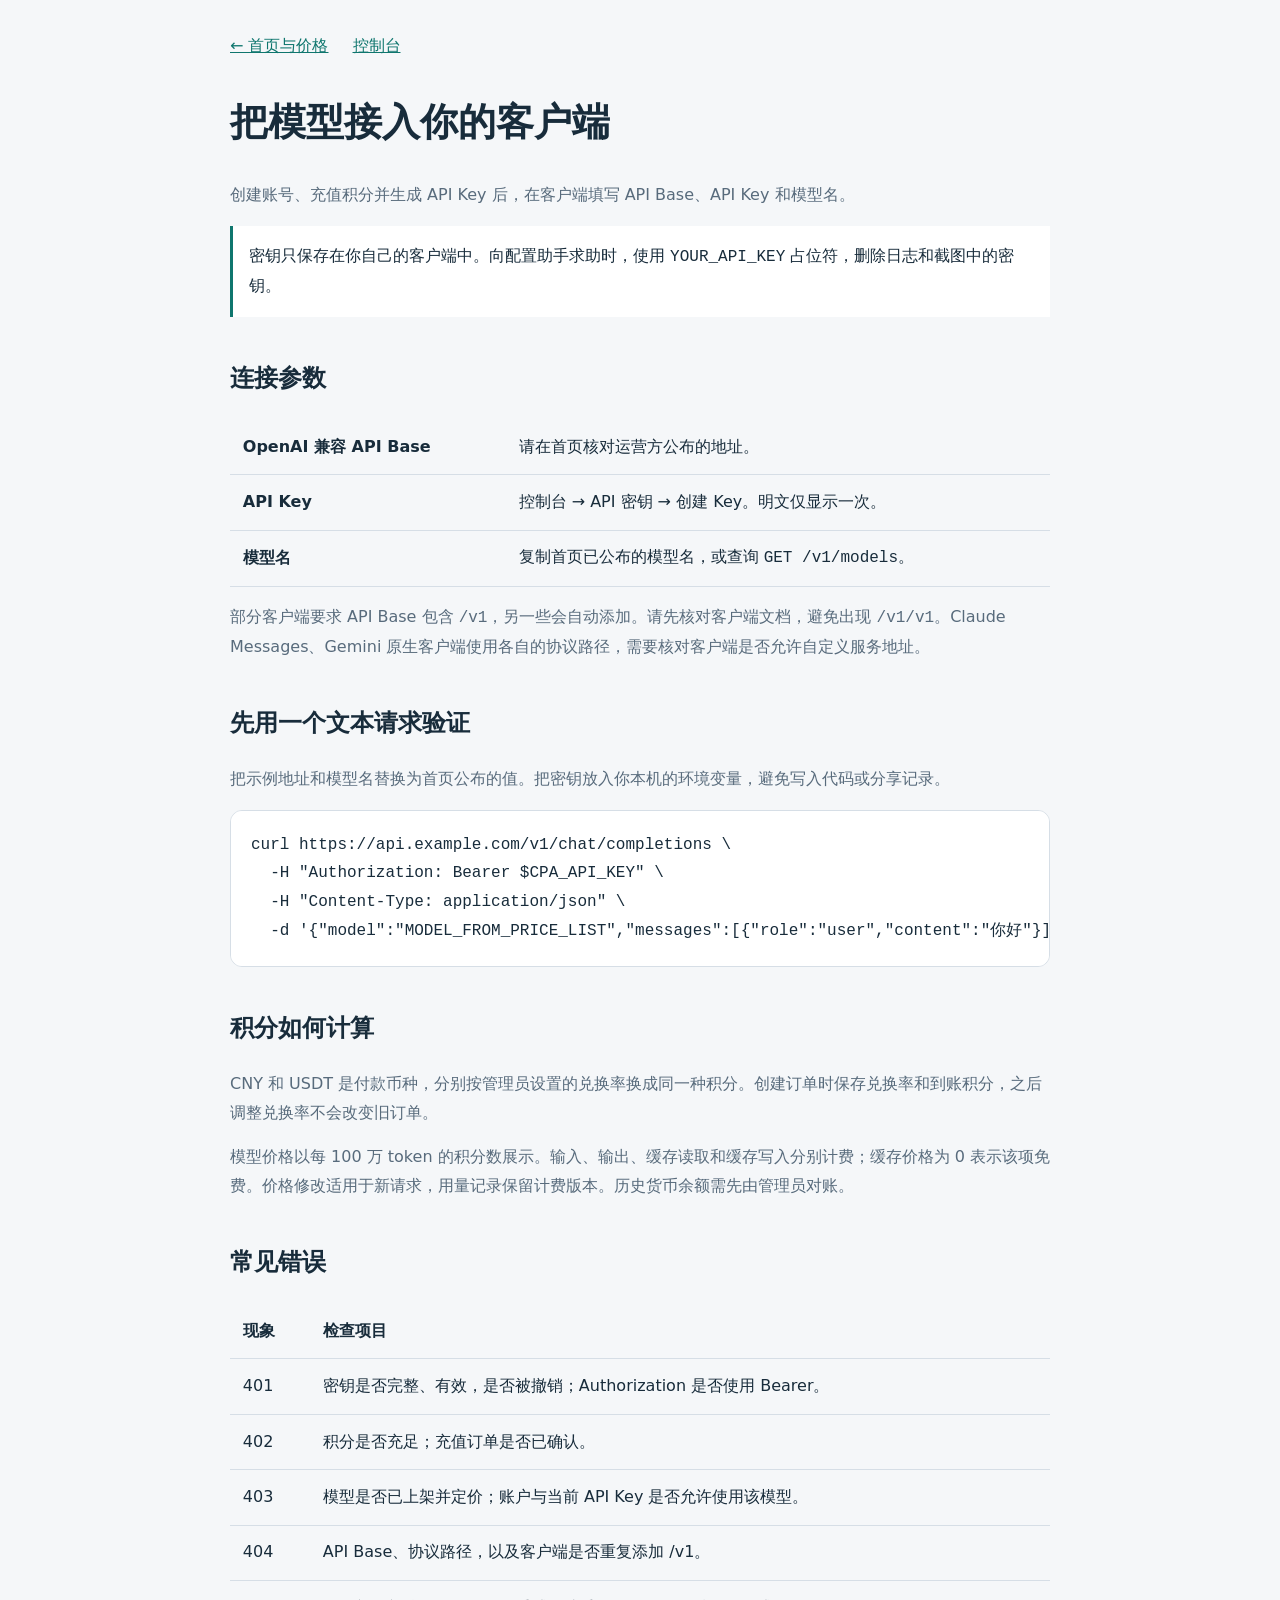
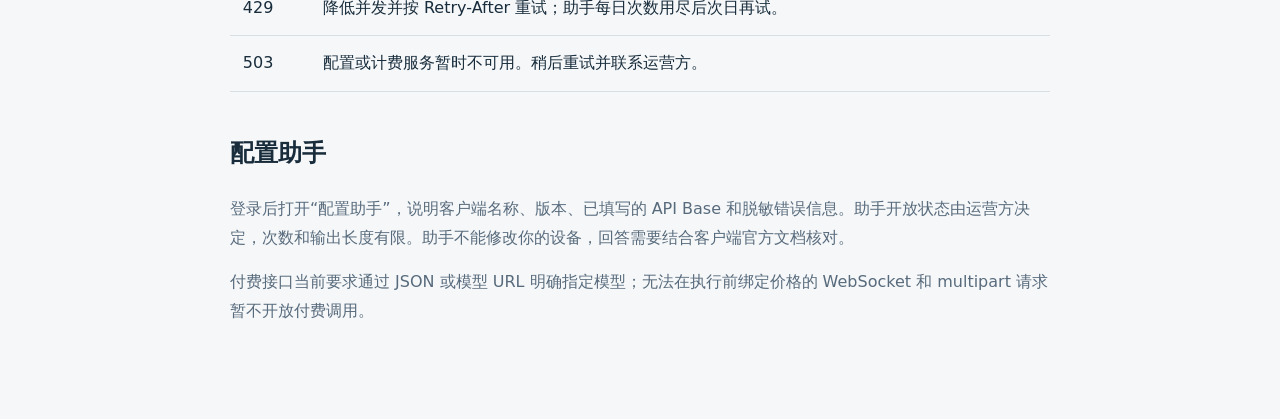
==== internal/api/modules/portal/static/docs.html @ 4c2a6d80 "feat(billing): release points portal and regression fixes on v8.0.41" ====
<!doctype html>
<html lang="zh-CN">
<head><meta charset="utf-8"><meta name="viewport" content="width=device-width,initial-scale=1"><title>接入文档 · TrueCore AI</title><style>
*{box-sizing:border-box}body{margin:0;background:#f5f7f9;color:#182c3b;font:16px/1.8 system-ui,sans-serif}main{max-width:860px;margin:0 auto;padding:2rem 1.25rem 5rem}a{color:#0f766e}h1{font-size:2.4rem}h2{margin-top:2.5rem}p,li{color:#586b7c}pre{padding:1.25rem;background:#fff;border:1px solid #d6dee6;border-radius:12px;overflow:auto}code{font-family:ui-monospace,monospace}nav{display:flex;gap:1.5rem}aside{padding:1rem;border-left:3px solid #0f766e;background:#fff}table{border-collapse:collapse;width:100%}td,th{text-align:left;padding:.8rem;border-bottom:1px solid #d6dee6}#api-base{overflow-wrap:anywhere}
</style></head>
<body><main><nav><a href="./">← 首页与价格</a><a href="./#keys">控制台</a></nav><h1>把模型接入你的客户端</h1><p>创建账号、充值积分并生成 API Key 后，在客户端填写 API Base、API Key 和模型名。</p>
<aside>密钥只保存在你自己的客户端中。向配置助手求助时，使用 <code>YOUR_API_KEY</code> 占位符，删除日志和截图中的密钥。</aside>
<h2>连接参数</h2><table><tbody><tr><th>OpenAI 兼容 API Base</th><td id="api-base">请在首页核对运营方公布的地址。</td></tr><tr><th>API Key</th><td>控制台 → API 密钥 → 创建 Key。明文仅显示一次。</td></tr><tr><th>模型名</th><td>复制首页已公布的模型名，或查询 <code>GET /v1/models</code>。</td></tr></tbody></table><p>部分客户端要求 API Base 包含 <code>/v1</code>，另一些会自动添加。请先核对客户端文档，避免出现 <code>/v1/v1</code>。Claude Messages、Gemini 原生客户端使用各自的协议路径，需要核对客户端是否允许自定义服务地址。</p>
<h2>先用一个文本请求验证</h2><p>把示例地址和模型名替换为首页公布的值。把密钥放入你本机的环境变量，避免写入代码或分享记录。</p>
<pre><code>curl https://api.example.com/v1/chat/completions \
  -H "Authorization: Bearer $CPA_API_KEY" \
  -H "Content-Type: application/json" \
  -d '{"model":"MODEL_FROM_PRICE_LIST","messages":[{"role":"user","content":"你好"}],"max_tokens":64}'</code></pre>
<h2>积分如何计算</h2><p>CNY 和 USDT 是付款币种，分别按管理员设置的兑换率换成同一种积分。创建订单时保存兑换率和到账积分，之后调整兑换率不会改变旧订单。</p><p>模型价格以每 100 万 token 的积分数展示。输入、输出、缓存读取和缓存写入分别计费；缓存价格为 0 表示该项免费。价格修改适用于新请求，用量记录保留计费版本。历史货币余额需先由管理员对账。</p>
<h2>常见错误</h2><table><thead><tr><th>现象</th><th>检查项目</th></tr></thead><tbody><tr><td>401</td><td>密钥是否完整、有效，是否被撤销；Authorization 是否使用 Bearer。</td></tr><tr><td>402</td><td>积分是否充足；充值订单是否已确认。</td></tr><tr><td>403</td><td>模型是否已上架并定价；账户与当前 API Key 是否允许使用该模型。</td></tr><tr><td>404</td><td>API Base、协议路径，以及客户端是否重复添加 /v1。</td></tr><tr><td>429</td><td>降低并发并按 Retry-After 重试；助手每日次数用尽后次日再试。</td></tr><tr><td>503</td><td>配置或计费服务暂时不可用。稍后重试并联系运营方。</td></tr></tbody></table>
<h2>配置助手</h2><p>登录后打开“配置助手”，说明客户端名称、版本、已填写的 API Base 和脱敏错误信息。助手开放状态由运营方决定，次数和输出长度有限。助手不能修改你的设备，回答需要结合客户端官方文档核对。</p><p>付费接口当前要求通过 JSON 或模型 URL 明确指定模型；无法在执行前绑定价格的 WebSocket 和 multipart 请求暂不开放付费调用。</p>
</main><script src="docs.js"></script></body></html>
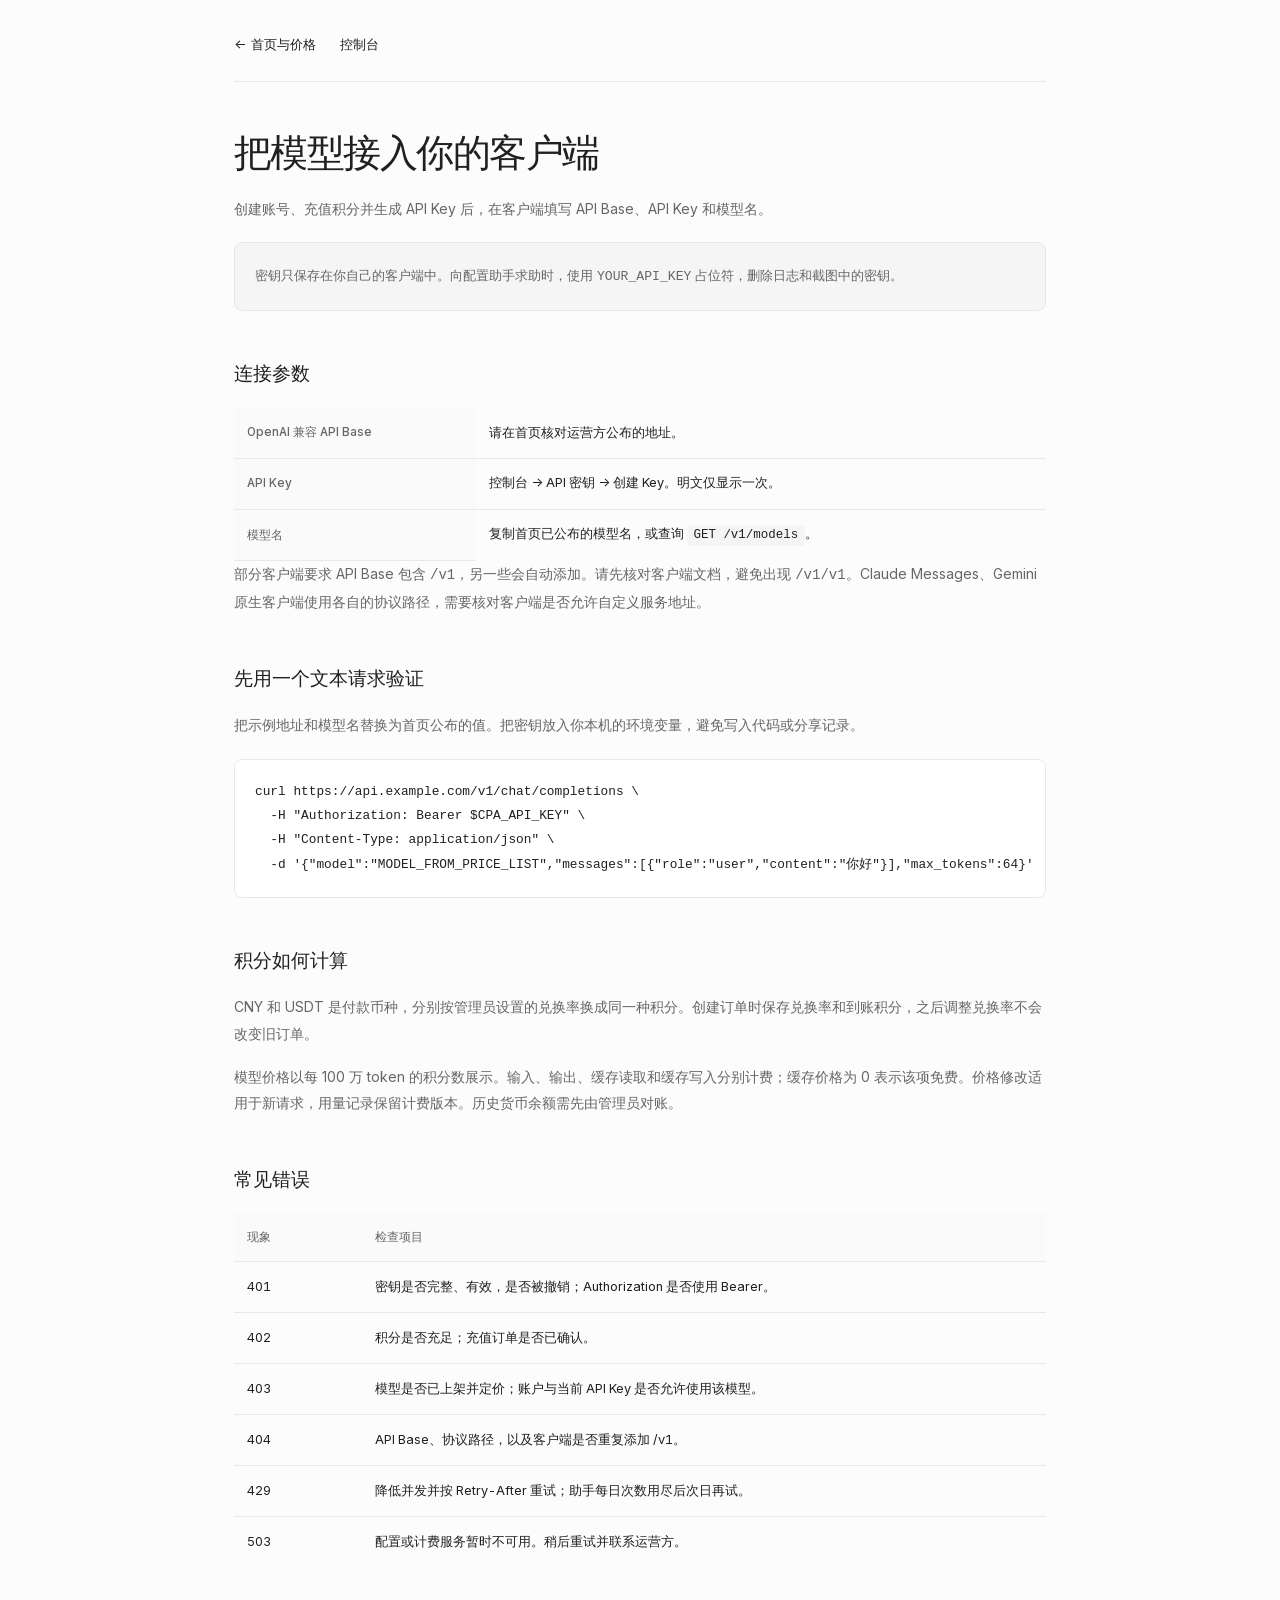
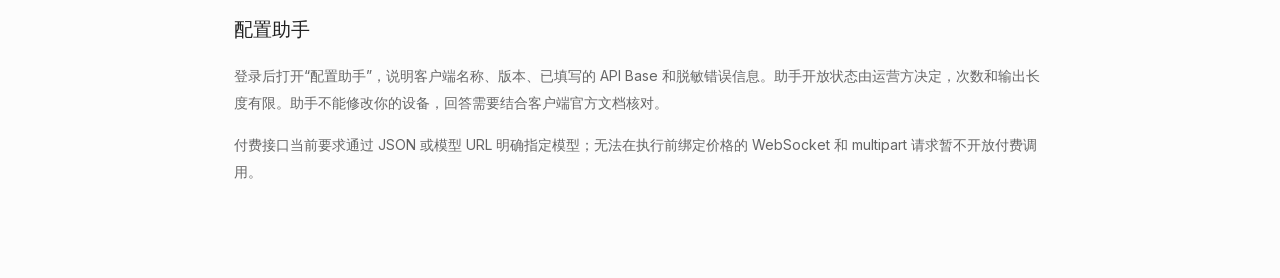
==== commit 37a1e874: "style(portal): adopt a minimal neutral dashboard with bundled Inter" ====
--- a/internal/api/modules/portal/static/docs.html
+++ b/internal/api/modules/portal/static/docs.html
@@ -1,9 +1,7 @@
 <!doctype html>
 <html lang="zh-CN">
-<head><meta charset="utf-8"><meta name="viewport" content="width=device-width,initial-scale=1"><title>接入文档 · TrueCore AI</title><style>
-*{box-sizing:border-box}body{margin:0;background:#f5f7f9;color:#182c3b;font:16px/1.8 system-ui,sans-serif}main{max-width:860px;margin:0 auto;padding:2rem 1.25rem 5rem}a{color:#0f766e}h1{font-size:2.4rem}h2{margin-top:2.5rem}p,li{color:#586b7c}pre{padding:1.25rem;background:#fff;border:1px solid #d6dee6;border-radius:12px;overflow:auto}code{font-family:ui-monospace,monospace}nav{display:flex;gap:1.5rem}aside{padding:1rem;border-left:3px solid #0f766e;background:#fff}table{border-collapse:collapse;width:100%}td,th{text-align:left;padding:.8rem;border-bottom:1px solid #d6dee6}#api-base{overflow-wrap:anywhere}
-</style></head>
-<body><main><nav><a href="./">← 首页与价格</a><a href="./#keys">控制台</a></nav><h1>把模型接入你的客户端</h1><p>创建账号、充值积分并生成 API Key 后，在客户端填写 API Base、API Key 和模型名。</p>
+<head><meta charset="utf-8"><meta name="viewport" content="width=device-width,initial-scale=1"><title>接入文档 · TrueCore AI</title><link rel="stylesheet" href="portal.css"></head>
+<body class="docs-page"><main><nav><a id="docs-home" href="./">← 首页与价格</a><a id="docs-console" href="./#keys">控制台</a></nav><h1>把模型接入你的客户端</h1><p>创建账号、充值积分并生成 API Key 后，在客户端填写 API Base、API Key 和模型名。</p>
 <aside>密钥只保存在你自己的客户端中。向配置助手求助时，使用 <code>YOUR_API_KEY</code> 占位符，删除日志和截图中的密钥。</aside>
 <h2>连接参数</h2><table><tbody><tr><th>OpenAI 兼容 API Base</th><td id="api-base">请在首页核对运营方公布的地址。</td></tr><tr><th>API Key</th><td>控制台 → API 密钥 → 创建 Key。明文仅显示一次。</td></tr><tr><th>模型名</th><td>复制首页已公布的模型名，或查询 <code>GET /v1/models</code>。</td></tr></tbody></table><p>部分客户端要求 API Base 包含 <code>/v1</code>，另一些会自动添加。请先核对客户端文档，避免出现 <code>/v1/v1</code>。Claude Messages、Gemini 原生客户端使用各自的协议路径，需要核对客户端是否允许自定义服务地址。</p>
 <h2>先用一个文本请求验证</h2><p>把示例地址和模型名替换为首页公布的值。把密钥放入你本机的环境变量，避免写入代码或分享记录。</p>
--- a/internal/api/modules/portal/static/portal.css
+++ b/internal/api/modules/portal/static/portal.css
@@ -0,0 +1,364 @@
+/* Inter 4.1, Copyright Rasmus Andersson. See Inter-LICENSE.txt (SIL OFL 1.1). */
+@font-face {
+  font-family: Inter;
+  font-style: normal;
+  font-weight: 100 900;
+  font-display: swap;
+  src: url("InterVariable.woff2") format("woff2");
+}
+
+:root {
+  color-scheme: light;
+  --bg: #fcfcfc;
+  --bg-2: #fafafa;
+  --surface: #fff;
+  --surface-2: #f5f5f5;
+  --border: #e8e8e8;
+  --border-2: #d6d6d6;
+  --text: #202020;
+  --muted: #666;
+  --faint: #737373;
+  --accent: #262626;
+  --accent-2: #171717;
+  --accent-soft: #f0f0f0;
+  --success: #416b50;
+  --danger: #a13d3d;
+  --warn: #856331;
+  --info: #49647b;
+  --radius: 10px;
+  --radius-sm: 8px;
+  --shadow: 0 1px 2px rgb(0 0 0 / 3%), 0 3px 8px rgb(0 0 0 / 2%);
+}
+* { margin: 0; padding: 0; box-sizing: border-box; }
+html, body { min-height: 100%; }
+body {
+  font-family: Inter, -apple-system, BlinkMacSystemFont, "Segoe UI", "PingFang SC", "Noto Sans CJK SC", "Microsoft YaHei", sans-serif;
+  font-size: 14px;
+  line-height: 1.5;
+  font-optical-sizing: auto;
+  background: var(--bg);
+  color: var(--text);
+  -webkit-font-smoothing: antialiased;
+}
+a { color: var(--text); text-decoration: none; }
+button, input, select, textarea { font: inherit; }
+button, a, input, select, textarea { touch-action: manipulation; }
+button { cursor: pointer; }
+button:disabled { cursor: not-allowed; opacity: .55; }
+button:focus-visible, a:focus-visible, input:focus-visible, select:focus-visible, textarea:focus-visible {
+  outline: 2px solid #737373;
+  outline-offset: 3px;
+}
+.muted { color: var(--muted); }
+.mono, code, pre { font-family: ui-monospace, SFMono-Regular, Menlo, Consolas, monospace; }
+.ic { width: 18px; height: 18px; flex-shrink: 0; fill: none; stroke: currentColor; stroke-width: 1.6; stroke-linecap: round; stroke-linejoin: round; }
+::-webkit-scrollbar { width: 8px; height: 8px; }
+::-webkit-scrollbar-thumb { background: #d6d6d6; border: 2px solid transparent; border-radius: 8px; background-clip: padding-box; }
+
+/* Controls */
+.btn { display: inline-flex; align-items: center; justify-content: center; gap: .5rem; min-height: 38px; padding: .55rem .9rem; border: 1px solid var(--border-2); border-radius: var(--radius-sm); background: var(--surface); color: var(--text); font-size: .82rem; font-weight: 500; white-space: nowrap; box-shadow: 0 1px 2px rgb(0 0 0 / 3%); transition: background .15s, border-color .15s; }
+.btn:hover { background: var(--surface-2); border-color: #bdbdbd; }
+.btn-primary { background: var(--accent-2); border-color: var(--accent-2); color: #fff; }
+.btn-primary:hover { background: #333; border-color: #333; }
+.btn-danger { color: var(--danger); border-color: #e8d9d9; }
+.btn-danger:hover { background: #faf3f3; border-color: #cba7a7; }
+.btn-success { color: var(--success); border-color: #d7e2d9; }
+.btn-success:hover { background: #f1f6f2; border-color: #abc2b0; }
+.btn-sm { min-height: 30px; padding: .32rem .65rem; font-size: .75rem; }
+.btn-block { width: 100%; }
+.btn-ghost { background: transparent; box-shadow: none; border-color: var(--border); }
+.icon-btn { display: inline-flex; align-items: center; justify-content: center; width: 32px; height: 32px; flex-shrink: 0; background: transparent; border: 0; border-radius: var(--radius-sm); color: var(--muted); font-size: 1.3rem; }
+.icon-btn:hover { background: var(--surface-2); color: var(--text); }
+.form-group { margin-bottom: 1.25rem; min-width: 0; }
+.form-group label, .field-label { display: block; margin-bottom: .5rem; font-size: .8rem; font-weight: 500; color: var(--text); }
+input, select, textarea { width: 100%; min-width: 0; padding: .65rem .8rem; border: 1px solid var(--border-2); border-radius: var(--radius-sm); background: var(--surface); color: var(--text); transition: border-color .15s; }
+input::placeholder, textarea::placeholder { color: var(--faint); }
+input:hover, select:hover, textarea:hover { border-color: #bdbdbd; }
+input:focus, select:focus, textarea:focus { border-color: #888; }
+input[type="checkbox"] { width: 16px; height: 16px; flex-shrink: 0; accent-color: var(--accent); }
+textarea { min-height: 120px; resize: vertical; line-height: 1.7; }
+.pw-wrap { position: relative; }
+.pw-wrap input { padding-right: 3.7rem; }
+.pw-toggle { position: absolute; right: .45rem; top: 50%; transform: translateY(-50%); border: 0; background: transparent; border-radius: var(--radius-sm); color: var(--muted); font-size: .75rem; padding: .4rem; }
+.pw-toggle:hover { color: var(--text); background: var(--surface-2); }
+.inline-form { display: flex; gap: .75rem; flex-wrap: wrap; align-items: flex-end; }
+.inline-form .form-group { margin: 0; }
+.switch-row { display: flex; align-items: center; justify-content: space-between; gap: 1rem; padding: .85rem 1rem; background: var(--bg-2); border: 1px solid var(--border); border-radius: var(--radius-sm); margin-bottom: 1rem; cursor: pointer; }
+.switch-row span { font-size: .85rem; font-weight: 500; }
+.msg { padding: .8rem 1rem; border: 1px solid var(--border); border-radius: var(--radius-sm); margin-bottom: 1rem; font-size: .82rem; line-height: 1.7; overflow-wrap: anywhere; }
+.msg-error { background: #faf3f3; border-color: #ecdcdc; color: var(--danger); }
+.msg-ok { background: #f1f6f2; border-color: #dce7df; color: var(--success); }
+.hint { font-size: .77rem; line-height: 1.7; color: var(--faint); margin-top: .5rem; }
+
+/* Authentication */
+.auth-wrap { display: flex; justify-content: center; align-items: center; min-height: 100vh; padding: 2rem 1.25rem; }
+.auth-box { width: 100%; max-width: 420px; padding: 2rem; background: var(--surface); border: 1px solid var(--border); border-radius: var(--radius); box-shadow: var(--shadow); }
+#auth-home { margin-bottom: 1.75rem; }
+.auth-brand { display: flex; justify-content: center; margin-bottom: 1rem; }
+.logo { display: flex; align-items: center; justify-content: center; width: 32px; height: 32px; flex-shrink: 0; border-radius: var(--radius-sm); background: var(--accent-2); color: #fff; font-size: .75rem; font-weight: 650; letter-spacing: -.04em; }
+.auth-brand .logo { width: 38px; height: 38px; font-size: .85rem; }
+.auth-box h2 { text-align: center; font-size: 1.4rem; font-weight: 600; letter-spacing: -.035em; }
+.auth-sub { text-align: center; color: var(--muted); font-size: .82rem; margin: .5rem 0 1.75rem; }
+.seg { display: flex; background: var(--surface-2); border: 1px solid var(--border); border-radius: var(--radius-sm); padding: 3px; margin-bottom: 1.5rem; }
+.seg .tab { flex: 1; padding: .5rem; border: 1px solid transparent; background: transparent; font-size: .82rem; color: var(--muted); border-radius: 6px; font-weight: 500; }
+.seg .tab.active { background: var(--surface); border-color: var(--border); color: var(--text); box-shadow: 0 1px 2px rgb(0 0 0 / 4%); }
+.auth-alt { margin-top: 1.25rem; text-align: center; font-size: .82rem; }
+.auth-alt button { background: none; border: 0; color: var(--text); font-size: inherit; font-weight: 500; }
+
+/* Workspace shell */
+.app { display: flex; min-height: 100vh; }
+.sidebar { width: 232px; height: 100vh; height: 100dvh; flex-shrink: 0; display: flex; flex-direction: column; position: sticky; top: 0; padding: 1.5rem .9rem 1rem; border-right: 1px solid var(--border); background: var(--bg-2); overflow-y: auto; }
+.brand { display: flex; align-items: center; gap: .7rem; padding: .3rem .65rem 2.1rem; }
+.brand .name { font-size: .95rem; font-weight: 600; letter-spacing: -.025em; }
+.brand small { display: block; margin-top: .15rem; font-size: .7rem; font-weight: 400; color: var(--muted); letter-spacing: 0; }
+.sidebar nav { display: flex; flex-direction: column; gap: .25rem; }
+.nav-label { padding: .5rem .75rem; margin-bottom: .25rem; font-size: .69rem; color: var(--faint); }
+.sidebar nav a { display: flex; align-items: center; gap: .7rem; min-height: 40px; padding: .65rem .75rem; border-radius: var(--radius-sm); color: var(--muted); font-size: .82rem; font-weight: 450; transition: background .15s, color .15s; }
+.sidebar nav a:hover { background: var(--surface-2); color: var(--text); }
+.sidebar nav a.active { background: #eaeaea; color: #171717; font-weight: 550; }
+.side-foot { margin-top: auto; border-top: 1px solid var(--border); padding-top: 1rem; }
+.side-user { display: flex; align-items: center; gap: .65rem; padding: .35rem .4rem .75rem; font-size: .77rem; }
+.avatar { display: flex; align-items: center; justify-content: center; width: 30px; height: 30px; flex-shrink: 0; border: 1px solid var(--border); border-radius: var(--radius-sm); background: var(--surface); font-size: .75rem; font-weight: 550; }
+.side-user .em { overflow: hidden; text-overflow: ellipsis; white-space: nowrap; }
+.logout { display: flex; align-items: center; gap: .7rem; width: 100%; padding: .6rem .65rem; border: 0; border-radius: var(--radius-sm); background: none; color: var(--muted); font-size: .78rem; text-align: left; }
+.logout:hover { background: var(--surface-2); color: var(--text); }
+.main { flex: 1; width: 100%; min-width: 0; max-width: 1424px; margin: 0 auto; padding: 0 3rem 3rem; }
+.workspace-bar { display: flex; justify-content: space-between; align-items: center; gap: 1rem; min-height: 76px; border-bottom: 1px solid var(--border); margin-bottom: 2.5rem; color: var(--muted); font-size: .75rem; }
+.workspace-bar a { display: inline-flex; align-items: center; gap: .4rem; color: var(--muted); }
+.workspace-bar a:hover { color: var(--text); }
+.workspace-bar .ic { width: 14px; height: 14px; }
+.page-head { display: flex; justify-content: space-between; align-items: center; gap: 1rem; margin-bottom: 2rem; }
+.page-head h2 { font-size: 1.65rem; font-weight: 600; letter-spacing: -.04em; line-height: 1.3; }
+.page-head p { margin-top: .65rem; color: var(--muted); font-size: .84rem; line-height: 1.7; }
+.page-head > p { max-width: 55%; margin-left: auto; font-size: .8rem; }
+
+/* Cards and tables */
+.stats { display: grid; grid-template-columns: 1.6fr 1fr 1fr; gap: 1.25rem; margin-bottom: 1.5rem; }
+.card, .stat-card { min-width: 0; background: var(--surface); border: 1px solid var(--border); border-radius: var(--radius); box-shadow: var(--shadow); }
+.stat-card { padding: 1.6rem; }
+.stat-card .label { margin-bottom: .7rem; color: var(--muted); font-size: .77rem; font-weight: 450; }
+.stat-card .value { margin: .5rem 0 .65rem; font-size: 1.9rem; font-weight: 550; letter-spacing: -.04em; line-height: 1.5; font-variant-numeric: tabular-nums; overflow-wrap: anywhere; }
+.stat-card .value.sm { font-size: 1.05rem; font-weight: 500; letter-spacing: -.01em; }
+.stat-note { color: var(--muted); font-size: .74rem; line-height: 1.7; }
+.balance-card .value { font-size: 2.1rem; }
+.balance-card .value small { margin-left: .5rem; font-size: .75rem; font-weight: 400; letter-spacing: 0; color: var(--muted); }
+.balance-card a:hover, .stat-note:hover { text-decoration: underline; text-underline-offset: 3px; }
+.card { padding: 1.6rem; margin-bottom: 1.5rem; }
+.card h3 { display: flex; align-items: center; gap: .5rem; margin-bottom: 1.25rem; font-size: .9rem; font-weight: 550; }
+.card-heading { display: flex; justify-content: space-between; align-items: center; flex-wrap: wrap; gap: .75rem; margin-bottom: 1.4rem; }
+.card-heading h3 { margin: 0; }
+.card-heading > a, .card-heading > span { font-size: .75rem; }
+.card-heading > a { color: var(--muted); }
+.table-wrap { overflow-x: auto; border: 1px solid var(--border); border-radius: var(--radius-sm); }
+table { width: 100%; border-collapse: collapse; font-size: .8rem; }
+th, td { padding: .9rem 1rem; text-align: left; border-bottom: 1px solid var(--border); white-space: nowrap; }
+th { background: var(--bg-2); color: var(--muted); font-size: .74rem; font-weight: 500; }
+td { font-variant-numeric: tabular-nums; }
+tbody tr:last-child td { border-bottom: 0; }
+tbody tr:hover { background: #fcfcfc; }
+td code { padding: .2rem .4rem; background: var(--surface-2); border-radius: 4px; font-size: .78rem; }
+.empty { padding: 2.5rem 1rem; color: var(--faint); text-align: center; white-space: normal; line-height: 1.8; }
+.badge { display: inline-block; padding: 2px 7px; border: 1px solid var(--border); border-radius: 5px; font-size: .7rem; font-weight: 500; line-height: 1.5; }
+.badge-green { background: #f1f6f2; color: var(--success); border-color: #dce7df; }
+.badge-red { background: #faf3f3; color: var(--danger); border-color: #ecdcdc; }
+.badge-yellow { background: #f8f5ee; color: var(--warn); border-color: #e9e2d5; }
+.badge-blue { background: #f2f5f8; color: var(--info); border-color: #dfe5eb; }
+.badge-gray, .badge-violet { background: var(--surface-2); color: var(--muted); border-color: var(--border); }
+.chips { display: flex; flex-wrap: wrap; gap: .5rem; }
+.chip { display: inline-flex; align-items: center; gap: .4rem; padding: .4rem .7rem; border: 1px solid var(--border); border-radius: var(--radius-sm); background: var(--bg-2); font-size: .8rem; }
+.chip.all { background: var(--accent-soft); color: var(--text); }
+.chip .dot { width: 5px; height: 5px; flex-shrink: 0; border-radius: 50%; background: var(--muted); }
+.quickstart { display: grid; grid-template-columns: repeat(3, minmax(0, 1fr)); gap: 1rem; }
+.quickstart a { display: block; padding: 1.25rem; border: 1px solid var(--border); border-radius: var(--radius-sm); transition: background .15s; }
+.quickstart a:hover { background: var(--bg-2); }
+.step-no { display: block; margin-bottom: .85rem; font-size: .7rem; color: var(--faint); font-variant-numeric: tabular-nums; }
+.quickstart strong { font-size: .82rem; font-weight: 550; }
+.quickstart p { margin-top: .5rem; font-size: .77rem; line-height: 1.8; color: var(--muted); }
+
+/* Model selection and examples */
+.key-policy-form { display: grid; grid-template-columns: 1fr 1fr auto; gap: 1rem; align-items: end; }
+.key-policy-form .form-group { margin: 0; }
+.key-policy-form .btn { min-height: 42px; }
+.key-policy-note { margin: .85rem 0; color: var(--muted); font-size: .76rem; line-height: 1.8; }
+.key-policy-picker { margin-top: .8rem; max-height: 340px; overflow: auto; border: 1px solid var(--border); border-radius: var(--radius-sm); }
+.key-choice { display: flex; align-items: center; gap: .65rem; font-size: .8rem; overflow-wrap: anywhere; cursor: pointer; }
+.key-choice .badge { display: block; width: fit-content; margin-top: .4rem; }
+.key-models-cell { max-width: 240px; white-space: normal; overflow-wrap: anywhere; line-height: 1.7; }
+.model-toolbar { display: flex; align-items: center; justify-content: space-between; gap: 1rem; flex-wrap: wrap; margin-top: 1.75rem; }
+.model-groups { display: flex; flex-wrap: wrap; gap: .4rem; }
+.model-group, .example-tab { padding: .5rem .75rem; border: 1px solid var(--border); border-radius: var(--radius-sm); background: var(--surface); color: var(--muted); font-size: .76rem; font-weight: 450; }
+.model-group:hover, .example-tab:hover { background: var(--bg-2); color: var(--text); }
+.model-group.active, .example-tab.active { border-color: var(--border-2); background: var(--surface-2); color: var(--text); font-weight: 550; }
+.model-group span { margin-left: .5rem; color: var(--muted); font-size: .7rem; font-variant-numeric: tabular-nums; }
+.model-search { max-width: 260px; font-size: .8rem; }
+.model-prices { min-width: 660px; }
+.model-prices th { position: sticky; top: 0; z-index: 1; }
+.model-prices td:first-child { min-width: 220px; white-space: normal; }
+.model-prices del { display: block; margin-bottom: .2rem; color: var(--faint); font-size: .7rem; }
+.example-controls { display: flex; align-items: center; justify-content: space-between; flex-wrap: wrap; gap: 1rem; margin: 1.25rem 0; }
+.example-tabs { display: flex; flex-wrap: wrap; gap: .4rem; }
+.example-controls select { width: 240px; max-width: 100%; font-size: .8rem; }
+.example-code { max-height: 440px; overflow: auto; padding: 1.4rem; border: 1px solid var(--border); border-radius: var(--radius-sm); background: var(--bg-2); color: #404040; font-size: .78rem; line-height: 1.9; tab-size: 2; }
+.api-base-line { padding: 1rem; border: 1px solid var(--border); border-radius: var(--radius-sm); background: var(--bg-2); font-size: .78rem; overflow-wrap: anywhere; }
+.api-base-line strong { display: block; margin-bottom: .4rem; font-weight: 500; }
+.example-footer { display: flex; align-items: center; flex-wrap: wrap; gap: .75rem; margin-top: 1rem; }
+.example-footer span { font-size: .77rem; color: var(--muted); }
+
+/* Dialogs */
+.modal-overlay { position: fixed; inset: 0; z-index: 50; display: flex; align-items: center; justify-content: center; padding: 1rem; background: rgb(0 0 0 / 28%); }
+.modal, .key-dialog { background: var(--surface); color: var(--text); border: 1px solid var(--border); border-radius: var(--radius); box-shadow: 0 8px 32px rgb(0 0 0 / 10%); }
+.modal { width: 100%; max-width: 520px; max-height: 88vh; display: flex; flex-direction: column; }
+.modal-head, .key-dialog-head { display: flex; justify-content: space-between; align-items: center; gap: 1rem; padding: 1.35rem 1.5rem; border-bottom: 1px solid var(--border); }
+.modal-title, .key-dialog-head h3 { font-weight: 550; font-size: .95rem; overflow-wrap: anywhere; }
+.modal-sub { margin-top: .3rem; color: var(--muted); font-size: .78rem; }
+.modal-body { padding: 1.5rem; overflow-y: auto; }
+.modal-foot { display: flex; align-items: center; justify-content: flex-end; gap: .65rem; padding: 1.1rem 1.5rem; border-top: 1px solid var(--border); }
+.modal-foot #um-msg { margin: 0; flex: 1; }
+.key-dialog { width: min(1000px, calc(100vw - 2rem)); max-height: calc(100vh - 2rem); max-height: calc(100dvh - 2rem); margin: auto; padding: 0; overflow: auto; }
+.key-dialog::backdrop { background: rgb(0 0 0 / 28%); }
+.key-dialog-body { padding: 1.5rem; }
+.key-dialog-foot { position: sticky; bottom: 0; display: flex; align-items: center; justify-content: space-between; gap: 1rem; padding: 1rem 1.5rem; border-top: 1px solid var(--border); background: var(--surface); }
+.key-dialog-foot p { margin: 0; }
+.key-dialog-foot > div { display: flex; gap: .6rem; flex-shrink: 0; }
+.tabs-sm { display: flex; flex-wrap: wrap; gap: .5rem; margin: .5rem 0 1rem; }
+.tab-sm { padding: .4rem .75rem; border: 1px solid var(--border); border-radius: var(--radius-sm); background: var(--surface); color: var(--muted); font-size: .78rem; }
+.tab-sm.active { background: var(--surface-2); color: var(--text); border-color: var(--border-2); }
+.picker-search { margin-bottom: .6rem; }
+.picker-list { max-height: 230px; overflow-y: auto; border: 1px solid var(--border); border-radius: var(--radius-sm); }
+.picker-item { display: flex; align-items: center; gap: .65rem; padding: .7rem .8rem; border-bottom: 1px solid var(--border); font-size: .8rem; cursor: pointer; }
+.picker-item:last-child { border-bottom: 0; }
+.picker-item:hover { background: var(--bg-2); }
+
+/* Usage, quota and billing */
+.filter-bar { display: flex; gap: 1rem; flex-wrap: wrap; align-items: flex-end; }
+.fbox { display: flex; flex-direction: column; gap: .4rem; min-width: 150px; }
+.fbox label { color: var(--muted); font-size: .75rem; font-weight: 450; }
+.fbox select { padding: .5rem .65rem; font-size: .8rem; }
+.usage-chart { grid-column: span 2; }
+.qgrid { display: grid; grid-template-columns: repeat(auto-fit, minmax(min(280px, 100%), 1fr)); gap: 1rem; }
+.qacct { border: 1px solid var(--border); border-radius: var(--radius-sm); background: var(--surface); padding: 1.25rem; }
+.qacct-head { display: flex; align-items: center; gap: .6rem; flex-wrap: wrap; margin-bottom: 1rem; }
+.qacct-head .name { font-weight: 550; font-size: .9rem; }
+.qacct-note { font-size: .78rem; color: var(--muted); margin-top: .25rem; }
+.qacct-err { color: var(--danger); font-size: .78rem; margin-top: .25rem; }
+.qmeter { margin-bottom: 1rem; }
+.qmeter:last-child { margin-bottom: 0; }
+.qmeter-top { display: flex; justify-content: space-between; align-items: baseline; gap: .5rem; margin-bottom: .5rem; }
+.qmeter-label, .qmeter-pct { font-size: .78rem; font-weight: 500; }
+.qmeter-pct { font-variant-numeric: tabular-nums; }
+.qmeter-reset { color: var(--faint); font-size: .7rem; }
+.qbar { height: 6px; border-radius: 4px; background: var(--surface-2); overflow: hidden; }
+.qbar > span { display: block; height: 100%; border-radius: 4px; background: #777; transition: width .3s; }
+.qbar.warn > span { background: #a18c6c; }
+.qbar.danger > span { background: #ad7777; }
+.qdetails { margin-bottom: 1rem; border: 1px solid var(--border); border-radius: var(--radius-sm); overflow: hidden; }
+.qrow { display: flex; justify-content: space-between; gap: .6rem; padding: .5rem .75rem; font-size: .77rem; }
+.qrow:nth-child(odd) { background: var(--bg-2); }
+.qrow > span { color: var(--muted); }
+.qrow > b { font-weight: 500; }
+.qsub { margin: .25rem 0 .65rem; color: var(--faint); font-size: .72rem; font-weight: 500; }
+.qacct-actions { margin-left: auto; display: flex; gap: .4rem; flex-shrink: 0; }
+.qbtn { padding: .35rem .6rem; border: 1px solid var(--border-2); border-radius: var(--radius-sm); background: var(--surface); color: var(--text); font-size: .73rem; }
+.qbtn:hover { background: var(--surface-2); }
+.qacct.busy { opacity: .55; pointer-events: none; }
+.qacct-msg { margin-top: .5rem; font-size: .75rem; }
+.qacct-msg.ok { color: var(--success); }
+.qacct-msg.err { color: var(--danger); }
+.methods-grid { display: flex; flex-wrap: wrap; gap: 1rem; margin-bottom: 1.5rem; }
+.method-card { min-width: 150px; padding: 1.25rem 1.5rem; border: 1px solid var(--border); border-radius: var(--radius); background: var(--surface); text-align: center; cursor: pointer; transition: border-color .15s; }
+.method-card:hover { border-color: var(--border-2); }
+.method-card.selected { border-color: #888; background: var(--surface-2); }
+.method-card .name { margin-bottom: .35rem; font-weight: 550; }
+.method-card .currency { color: var(--muted); font-size: .77rem; }
+.qr-img { max-width: 210px; padding: 6px; margin: 1rem 0; border: 1px solid var(--border); border-radius: var(--radius-sm); background: #fff; }
+.copy-wrap { display: flex; align-items: center; gap: .5rem; margin: .75rem 0; }
+.copy-wrap code { flex: 1; min-width: 0; padding: .55rem .75rem; background: var(--bg-2); border: 1px solid var(--border); border-radius: var(--radius-sm); font-size: .8rem; overflow-wrap: anywhere; }
+.settings-grid { display: grid; grid-template-columns: repeat(auto-fit, minmax(min(220px, 100%), 1fr)); gap: 1rem; }
+.chat-line { white-space: pre-wrap; overflow-wrap: anywhere; padding: 1rem 1.25rem; margin: .85rem 0; border: 1px solid var(--border); border-radius: var(--radius-sm); line-height: 1.8; }
+.chat-line.user { background: var(--bg-2); }
+.chat-line.assistant { background: var(--surface); }
+#assistant-chat { margin: 1.25rem 0; }
+
+/* Public pages use the same typography and neutral palette. */
+.landing { max-width: 1168px; margin: auto; padding: 1.75rem 1.5rem; }
+.landing-nav { display: flex; justify-content: space-between; align-items: center; flex-wrap: wrap; gap: 1.5rem; padding-bottom: 1.5rem; border-bottom: 1px solid var(--border); }
+.landing-nav > strong { font-size: 1rem; font-weight: 600; letter-spacing: -.03em; }
+.landing-nav .links, .hero-actions { display: flex; align-items: center; flex-wrap: wrap; gap: 1rem; }
+.landing-nav .links { font-size: .82rem; }
+.hero { max-width: 780px; padding: 6rem 0 4rem; }
+.hero h1 { margin: 1.5rem 0; font-size: clamp(2.4rem, 5vw, 3.7rem); font-weight: 550; letter-spacing: -.045em; line-height: 1.2; }
+.hero p { margin-bottom: 1.75rem; color: var(--muted); font-size: 1rem; line-height: 1.9; }
+.landing-grid { display: grid; grid-template-columns: repeat(auto-fit, minmax(min(240px, 100%), 1fr)); gap: 1.25rem; margin: 1.5rem 0 3rem; }
+.landing-grid .card { margin: 0; }
+.landing-grid h3 { margin-bottom: .8rem; }
+.landing-grid p { color: var(--muted); font-size: .85rem; line-height: 1.9; }
+.landing section { scroll-margin-top: 2rem; }
+.landing h2 { margin: 1rem 0; font-size: 1.3rem; font-weight: 550; letter-spacing: -.025em; }
+.landing footer { padding: 2rem 0; border-top: 1px solid var(--border); color: var(--muted); font-size: .78rem; line-height: 1.8; }
+.docs-page main { max-width: 860px; margin: 0 auto; padding: 2rem 1.5rem 5rem; line-height: 1.9; }
+.docs-page nav { display: flex; gap: 1.5rem; padding-bottom: 1.5rem; border-bottom: 1px solid var(--border); font-size: .82rem; }
+.docs-page a:hover { text-decoration: underline; text-underline-offset: 3px; }
+.docs-page h1 { margin: 2.75rem 0 1rem; font-size: clamp(1.75rem, 4vw, 2.4rem); font-weight: 550; letter-spacing: -.04em; line-height: 1.4; }
+.docs-page h2 { margin: 2.75rem 0 1rem; font-size: 1.2rem; font-weight: 550; }
+.docs-page p, .docs-page li { color: var(--muted); margin-bottom: 1rem; }
+.docs-page pre, .docs-page aside { padding: 1.25rem; margin: 1.25rem 0; border: 1px solid var(--border); border-radius: var(--radius-sm); background: var(--surface); }
+.docs-page pre { overflow: auto; font-size: .8rem; }
+.docs-page aside { background: var(--surface-2); color: var(--muted); font-size: .82rem; }
+.docs-page th, .docs-page td { white-space: normal; padding: .8rem; }
+.docs-page th { min-width: 80px; }
+.docs-page #api-base { overflow-wrap: anywhere; }
+
+@media (max-width: 1100px) {
+  .main { padding: 0 1.75rem 2.5rem; }
+  .sidebar { width: 208px; }
+  .stats { grid-template-columns: 1.4fr 1fr; }
+  .stats .stat-card:last-child { grid-column: 1 / -1; }
+  .quickstart { gap: .75rem; }
+  .quickstart a { padding: 1rem; }
+  .key-policy-form { grid-template-columns: 1fr 1fr; }
+  .key-policy-form .btn { grid-column: 1 / -1; justify-self: start; }
+}
+@media (max-width: 820px) {
+  .sidebar { position: fixed; top: auto; bottom: 0; z-index: 20; width: 100%; height: auto; padding: .4rem .4rem calc(.4rem + env(safe-area-inset-bottom)); border-right: 0; border-top: 1px solid var(--border); background: var(--surface); overflow-x: auto; }
+  .sidebar nav { flex-direction: row; gap: .25rem; width: max-content; min-width: 100%; }
+  .sidebar nav a { flex: 1; flex-direction: column; gap: .35rem; min-width: 70px; padding: .55rem .6rem; font-size: .66rem; }
+  .sidebar .brand, .sidebar .nav-label, .sidebar .side-user { display: none; }
+  .sidebar .side-foot { margin: .3rem 0 0; padding: 0; border: 0; }
+  .sidebar .logout { width: auto; margin: auto; padding: .25rem .6rem; font-size: .65rem; }
+  .sidebar .logout .ic { width: 12px; height: 12px; }
+  .main { padding: 0 1.25rem calc(9rem + env(safe-area-inset-bottom)); }
+  .workspace-bar { min-height: 64px; margin-bottom: 1.75rem; font-size: .7rem; }
+  .page-head { align-items: flex-start; flex-direction: column; gap: 1rem; margin-bottom: 1.5rem; }
+  .page-head > p { max-width: none; margin: 0; }
+  .page-head h2 { font-size: 1.45rem; }
+  .stats { grid-template-columns: repeat(2, minmax(0, 1fr)); gap: 1rem; }
+  .stats .balance-card { grid-column: 1 / -1; }
+  .stats .stat-card:last-child { grid-column: auto; }
+  .stat-card, .card { padding: 1.25rem; }
+  .stat-card .value { font-size: 1.6rem; }
+  .balance-card .value { font-size: 2rem; }
+  .quickstart { grid-template-columns: 1fr; }
+  .key-policy-form { grid-template-columns: 1fr; }
+  .key-policy-form .btn { grid-column: auto; }
+  .model-toolbar { margin-top: 1.25rem; }
+  .model-search { max-width: none; }
+  .key-dialog-head, .key-dialog-body, .key-dialog-foot { padding: 1rem; }
+  .key-dialog-foot { align-items: flex-start; flex-wrap: wrap; }
+  .key-dialog-foot > div { margin-left: auto; }
+  .hero { padding: 4rem 0 3rem; }
+}
+@media (max-width: 480px) {
+  input, select, textarea { font-size: 16px; }
+  .model-search, .example-controls select, .fbox select { font-size: 16px; }
+  .auth-box { padding: 1.5rem; }
+  .main { padding-right: 1rem; padding-left: 1rem; }
+  .stats { grid-template-columns: minmax(0, 1fr); }
+  .usage-chart { grid-column: auto; }
+  .card-heading { align-items: flex-start; }
+  .example-controls select { width: 100%; }
+  .modal-head, .modal-body, .modal-foot { padding: 1rem; }
+  .modal-foot { flex-wrap: wrap; }
+}
+@media (prefers-reduced-motion: reduce) {
+  *, *::before, *::after { transition: none !important; }
+}
